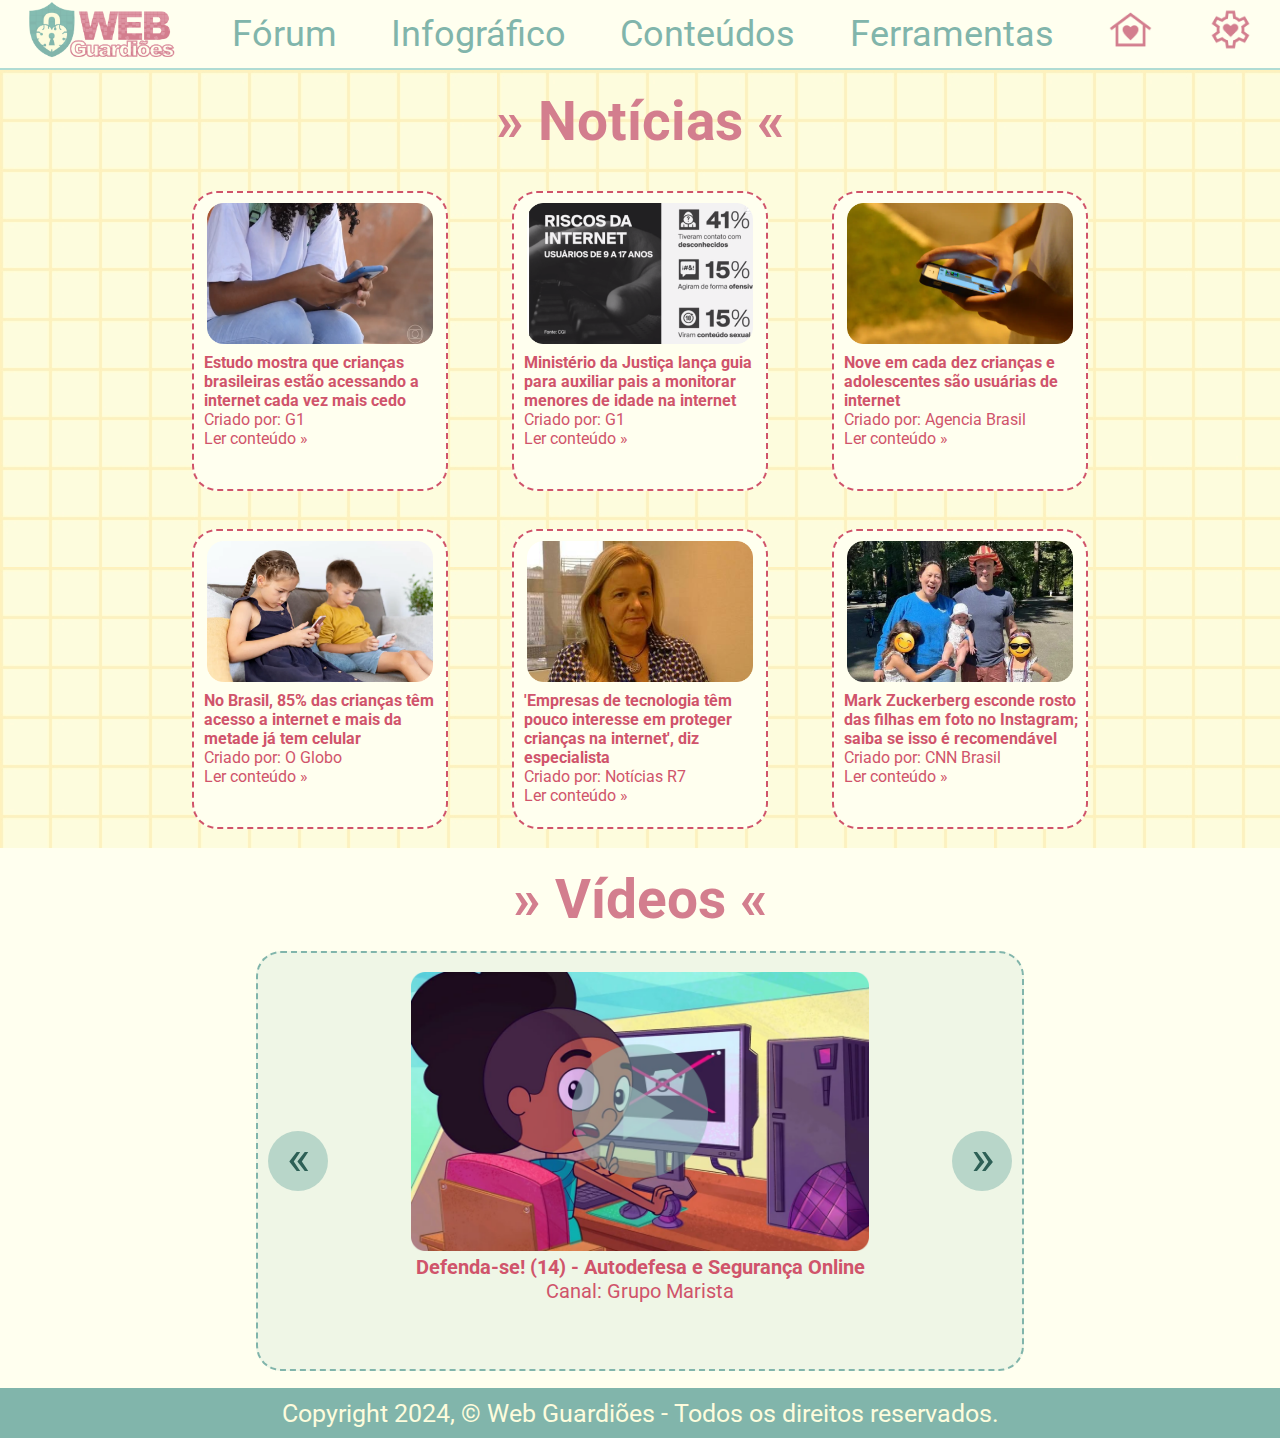
==== conteudos.html @ dc973397 "Add files via upload" ====
<!DOCTYPE html>
<html lang="pt-BR">
    <head>
        <meta charset="UTF-8">
        <meta name="viewport" content="width-device-width, initial-scale-1.0">
        <link rel="icon" type="image/png" href="src/imagens/Icone.png">
        <link rel="stylesheet" href="src/style/style.css">
        <title>WebGuardiões | Conteúdos</title>
    </head>
    <body>
        <nav> <!-- MENU -->
            <ul>
                <li><a href="index.html" width="50%"><img src="src/imagens/Logo.png" width="150px" height="auto"></a></li>  
                <li><a href="#">Fórum</a></li>
                <li><a href="infografico.html">Infográfico</a></li>
                <li><a href="conteudos.html">Conteúdos</a></li>
                <li><a href="ferramentas.html">Ferramentas</a></li>
                <li><a href="index.html"><img src="src/imagens/Casinha.png" width="45px" height="auto"></a></li>
                <li><a href="#"><img src="src/imagens/Configuracao.png" width="45px" height="auto"></a></li>
            </ul>
        </nav>
        <div class="espaco" id="noticias"></div><!--espaço em branco por baixo do nav-->
        <div style="background-image: url(src/imagens/fundo.jpg);">
        <br><h2 class="titulo"><center>&#187; Notícias &#171;</center></h2><br><br>
        <section class="noticiaSection">
            <div class="noticiaDiv">
                <a href="https://g1.globo.com/jornal-nacional/noticia/2023/10/25/estudo-mostra-que-criancas-brasileiras-estao-acessando-a-internet-cada-vez-mais-cedo.ghtml"><center><img src="src/imagens/Noticia1.png"></center>
                <p>
                    <b>Estudo mostra que crianças brasileiras estão acessando a internet cada vez mais cedo</b><br>
                    Criado por: G1<br>
                    Ler conteúdo &#187;</a>
                </p><br>
            </div>
            <div class="noticiaDiv">
                <a href="https://g1.globo.com/politica/noticia/2023/10/16/ministerio-da-justica-lanca-guia-para-auxiliar-pais-a-monitorar-menores-de-idade-na-internet.ghtml"><center><img src="src/imagens/Noticia2.png"></center>
                <p>
                    <b>Ministério da Justiça lança guia para auxiliar pais a monitorar menores de idade na internet</b><br>
                    Criado por: G1<br>
                    Ler conteúdo &#187;</a>
                </p><br>
            </div>
            <div class="noticiaDiv">
                <a href="https://agenciabrasil.ebc.com.br/educacao/noticia/2022-08/nove-em-cada-dez-criancas-e-adolescentes-sao-usuarias-de-internet"><center><img src="src/imagens/Noticia3.png"></center>
                <p>
                    <b>Nove em cada dez crianças e adolescentes são usuárias de internet</b><br>
                    Criado por: Agencia Brasil<br>
                    Ler conteúdo &#187;</a>
                </p><br>
            </div>
        </section><br><br>
        <section class="noticiaSection">
            <div class="noticiaDiv">
                <a href="https://oglobo.globo.com/economia/noticia/2023/11/09/no-brasil-85percent-das-criancas-tem-acesso-a-internet-e-mais-da-metade-ja-tem-celular.ghtml"><center><img src="src/imagens/Noticia4.png"></center>
                <p>
                    <b>No Brasil, 85% das crianças têm acesso a internet e mais da metade já tem celular</b><br>
                    Criado por: O Globo<br>
                    Ler conteúdo &#187;</a>
                </p><br>
            </div>
            <div class="noticiaDiv">
                <a href="https://noticias.r7.com/brasilia/empresas-de-tecnologia-tem-pouco-interesse-em-proteger-criancas-na-internet-diz-especialista-09032024/"><center><img src="src/imagens/Noticia5.png"></center>
                <p>
                    <b>'Empresas de tecnologia têm pouco interesse em proteger crianças na internet', diz especialista</b><br>
                    Criado por: Notícias R7<br>
                    Ler conteúdo &#187;</a>
                </p><br>
            </div>
            <div class="noticiaDiv">
                <a href="https://www.cnnbrasil.com.br/internacional/mark-zuckerberg-esconde-rosto-das-filhas-em-foto-publicada-no-instagram/"><center><img src="src/imagens/Noticia6.png"></center>
                <p>
                    <b>Mark Zuckerberg esconde rosto das filhas em foto no Instagram; saiba se isso é recomendável</b><br>
                    Criado por: CNN Brasil<br>
                    Ler conteúdo &#187;</a>
                </p><br>
            </div>
        </section><br><div  id="videos" class="idVideo"></div>
    </div>
    <div class="fundoVideo">
        <br><h2 class="titulo"><center>&#187; Vídeos &#171;</center></h2>
        <div class="carrossel"><br>
            <div class="carrossel-container">
                <div class="videoDiv">
                    <a href="https://www.youtube.com/watch?v=X9poL-cioTk"><img src="src/imagens/Video1.png"></a>
                    <div class="legendaVideos">
                        <p>
                            <b>Defenda-se! (14) - Autodefesa e Segurança Online<br></b>
                            Canal: Grupo Marista
                        </p>
                    </div>
                </div>
                <div class="videoDiv">
                    <a href="https://www.youtube.com/watch?v=2KHcUSQSIIs"><img src="src/imagens/Video2.png"></a>
                    <div class="legendaVideos">
                        <p>
                            <b>O que é a netiqueta? 📱 Normas de comportamento na internet para crianças💻<br>Episódio 1<br></b>
                            Canal: Smile and Learn - Português
                        </p>
                    </div>
                </div>
                <div class="videoDiv">
                    <a href="https://www.youtube.com/watch?v=M8I-SvrdV0g"><img src="src/imagens/Video3.png"></a>
                    <div class="legendaVideos">
                        <p>
                            <b>Cyberbullying - Como evitar o assédio virtual?<br></b>
                            Canal: Smile and Learn - Português
                        </p>
                    </div>
                </div>
                <div class="videoDiv">
                    <a href="https://www.youtube.com/watch?v=jwV8SmYWHmQ"><img src="src/imagens/Video4.png"></a>
                    <div class="legendaVideos">
                        <p>
                            <b>Sua senha é sua Identidade Digital - Criança Mais Segura na Internet<br></b>
                            Canal: Família +Segura na Internet
                        </p>
                    </div>
                </div>
            </div>
            <div class="VideoBotao Esquerda" onclick="moveSlide(-1)">&#171;</div>
            <div class="VideoBotao Direita" onclick="moveSlide(1)">&#187;</div>
        </div>
    </div>
        <footer>
            Copyright 2024, © Web Guardiões - Todos os direitos reservados.
        </footer>
        <script>
            let currentIndex = 0;
            const slides = document.querySelectorAll('.videoDiv');
            const totalSlides = slides.length;
        
            function moveSlide(direction) {
                currentIndex = (currentIndex + direction + totalSlides) % totalSlides;
                const slideWidth = slides[0].clientWidth;
                const offset = -currentIndex * slideWidth;
                document.querySelector('.carrossel-container').style.transform = `translateX(${offset}px)`;
            }
        </script>
    </body>
</html>
---- src/style/style.css ----
/*O que tem em todas paginas iguais*/
@import url('https://fonts.googleapis.com/css2?family=Roboto:ital,wght@0,100;0,300;0,400;0,500;0,700;0,900;1,100;1,300;1,400;1,500;1,700;1,900&display=swap');
*{
    margin: 0;
    padding: 0;
    box-sizing: border-box;
    font-family: "Roboto", sans-serif;
}
body{
    background-color: #ffffef;
}
nav{
    position: fixed;
    background-color: #ffffef;
    overflow: hidden;
    width: 100%;
    height: 70px;
    border-bottom: 2px solid #b0dcd4;
    justify-content: center;
    z-index: 1000;
    display: flex;
    align-items: center;
}
nav ul{
    list-style-type: none;
    display: flex;
    width: 100%;
    justify-content: space-around;
    align-items: center;
}
nav ul li a{
    color: #81B5AB;
    text-decoration: none;
    font-size: 36px;
}
nav ul li a:hover {
    color: #2d6056;
}
.espaco{/*tem que ter esse espaço pq o nav fica por cima das coisas*/
    height: 70px;/*tamanho exato do nav na vertical*/
}
.titulo{
    font-size: 55px;
    color: #D37E8E;
}

footer{
    width: 100%;
    height: 50px;
    align-items: center;
    background-color: #81b5ab;
    color: #fdfcdd;
    font-size: 25px;
    justify-content: space-around;
    z-index: 1000;
    display: flex;
}
/*Pagina principal*/
.bemvindo_gradiente{
    background: linear-gradient(to bottom, #FFFFEF, #B0DCD4);
    width: auto;
    height: 550px;
    display: flex; 
}
.bemvindo{
    margin-left: 50px;
    margin-top: 5px;
    width: 654px;
    height: 580px;
}
.bemvindo p{
    font-size: 40px;
}
.bemvindo_botao{
    background-color: #E4A2AF;
    width: 280px;
    height: 60px;
    border: 5px #D37E8E;
    border-style: dashed;
    border-radius: 50px;
    align-items: center;
    justify-content: space-around;
    z-index: 1000;
    display: flex;
}
.bemvindo_botao p{
    color: #D0546B;
    text-decoration: underline #E4A2AF;
    font-size: 30px;
}
.Guardiao{
    margin-left: auto;
    opacity: 0; 
    animation: slideFromRight 5s ease forwards;
}
@keyframes slideFromRight {/*animação da imagem surgindo da direita*/
    0% {
        transform: translateX(100%);
        opacity: 0;
    }
    100% {
        transform: translateX(0); 
        opacity: 1;
    }
}
.objetivo p{
    font-size: 37px;
}
.objetivo{
    border-bottom: 10px dotted #B0DCD4;
    border-color: linear-gradient(to bottom, #D37E8E, #B0DCD4);
}
.conteudo table{
    width: 80%;
    justify-content: center;
    z-index: 1000;
    display: flex;
    align-items: center;
}
.conteudo img{
    width: 500px;
    height: auto;
}
.conteudo table p{
    font-weight: normal;
    font-size: 35px;
}
.conteudo_botao{
    background-color: #E4A2AF;
    width: 200px;
    height: 60px;
    border: 5px #D37E8E;
    border-style: dashed;
    border-radius: 50px;
    align-items: center;
    justify-content: space-around;
    display:flex;
}
.conteudo_botao p{
    color: #D0546B;
    text-decoration: underline #E4A2AF;
    font-size: 30px;

}
.integrantes{
    width: 100%;
    margin-left: 0px;
    margin-right: 0px;
    overflow: hidden;
    position: relative;
}
.galeria{
    display: flex;
    height: 320px;
    gap: 16px;
    margin-left: 20%;
    margin-right: 20%;
}
.galeria > div{
    flex: 1;
    border-radius: 25px;
    background-position: center;
    background-repeat: no-repeat;
    background-size: auto 100%;
    transition: all .8s cubic-bezier(.25, .4, .45, 1.4);
    position: relative;
}
.galeria > div:hover{
    flex: 5;
}
.galeria .legenda {
    position: absolute;
    bottom: 0;
    left: 50%;
    margin-bottom: 5px;
    transform: translateX(-50%);
    width: 60%;
    background: #FFFFEF;
    color: #2d6056;
    font-weight: bold;
    text-align: center;
    padding: 10px;
    opacity: 0;
    transition: opacity 0.3s;
    border-radius: 15px;
}
.galeria > div:hover .legenda {
    opacity: 1;
}
/*pagina CONTEUDOS*/
.noticiaSection{
    display: flex;
    flex-wrap: wrap;
    justify-content: center;
    gap: 5%;
}
.noticiaDiv{
    border: #D0546B dashed 2px;
    border-radius: 25px;
    width: 20%;
    height: 300px;
    background-color: #FFFFEF;
}
.noticiaDiv img{
    margin-top: 10px;
    margin-bottom: 5px;
    width: 90%;
}
.noticiaDiv b{
    color:#D0546B;
}
.noticiaDiv p{
    margin-left: 10px;
    color: #D37E8E;
}
.noticiaDiv a{
    color: #D0546B;
    text-decoration: none;
}
.idVideo{
    position: relative;
    bottom: 70px;
}
.fundoVideo{
    height: 540px;
}
.carrossel {
    background-color: #81B5AB20;
    border: #81B5AB 2px dashed;
    border-radius: 25px;
    width: 60%;
    height: 420px;
    margin-top: 10px;
    margin: 20px auto;
    overflow: hidden;
    position: relative;
}
.carrossel-container {
    display: flex;
    transition: transform 0.5s ease;
}
.videoDiv {
    min-width: 100%;
    box-sizing: border-box;
    text-align: center;
}
.videoDiv img {
    max-width: 60%;
    height: auto;
    border-radius: 8px;
}
.legendaVideos {
    font-size: 20px;
    color: #D0546B;
}
.VideoBotao {
    position: absolute;
    top: 50%;
    font-size: 50px;
    border-radius: 50%;
    color: #2d6056;
    transform: translateY(-50%);
    width: 60px;
    height: 60px;
    background-color: #81B5AB80;
    text-align: center;
    line-height: 55px;
    cursor: pointer;
}
.Esquerda {
    left: 10px;
}
.Direita {
    right: 10px;
}

/*pagina FERRAMENTAS*/
*,
::before,
::after {
    margin: 0;
    padding: 0;
    box-sizing: border-box;
}
.container {
    display: flex;
    flex-wrap: wrap;
    justify-content: center;
    gap: 2em;
}
.card {
    border-radius: 2em;
    width: 300px;
    height: 300px;
    position: relative;
    cursor: pointer;
    background: #FFFFEF;
    box-shadow: rgba(0, 0, 0, 0.4) 0px 2px 4px, rgba(0, 0, 0, 0.3) 0px 7px 13px -3px, rgba(0, 0, 0, 0.2) 0px -3px 0px inset;
}
figure {
    position: absolute;
    width: 100%;
    height: 100%;
    top: 0;
    left: 0;
    transform-origin: 0% 0%;
    transition: all 850ms ease-in-out;
    z-index: 2;
    background: linear-gradient(to bottom, #B0DCD4, #81B5AB);
    border-radius: 2em;
}
.card:hover figure {
    top: -10%;
    left: -10%;
    transform: scale(0.6);
}
.img {
    width: 100%;
    height: 100%;
    object-fit: cover;
    border-radius: 2em;
}
.tituloFerramentas {
    position: absolute;
    width: 50%;
    height: 50%;
    right: 0;
    display: grid;
    place-items: center;
    z-index: 1;
    color: #81B5AB;
}
.tituloFerramentas h2 {
    font-size: 1.25rem;
    text-align: center;
}
.conteudoFerramentas {
    position: absolute;
    bottom: 0;
    padding: 1em 1.5em;
    z-index: 1;
    color: #161c2a;
    line-height: 20px;
}
@media (min-width: 768px) {
    .container {
        display: flex;
        flex-wrap: wrap;
        justify-content: center;
        gap: 2em;
    }
    .tituloFerramentas h2 {
        font-size: 1.45rem;
    }
}
/*PÁGINA INFOGRÁFICO*/
.container_inf {
    display: flex;
    flex-wrap: wrap;
    justify-content: center;
    gap: 4em;
}
.container_inf p{
	font-size: 20px;
	text-align: center;
	margin-bottom: 20px;
}
.p_fig{
	background:linear-gradient(to bottom, #E4A2AF, #D37E8E);
}
.d_fig{
	background:linear-gradient(to bottom, #FDFCDD, #F9F69F);
}
.fundo_inf {
	background-color: #E4A2AF80;
	position: relative;
	margin: 0 auto;
	border: 5px dashed #D37E8E;
}
.card_dicas {
    display: flex;
    justify-content: left;
    width: 160px;
    height: 140px;
    position: relative;
    background-color: #FFFFEF;
    border-radius: 30px;
    transition: width 0.5s ease; 
    overflow: hidden;
    margin-left: 170px;
}
.card_dicas:hover {
    width: 1180px;
}
.num_dica {
    position: absolute;
    width: 160px;
    height: 140px;
    top: 0;
    background: #B0DCD4;
    border-radius: 0;
    display: flex;
    align-items: center;
    justify-content: center;
    transition: transform 0.2s ease;
}
.num_dica_1 {
    position: absolute;
    width: 160px;
    height: 140px;
    top: 0;
    background: #E4A2AF;
    border-radius: 0;
    display: flex;
    align-items: center;
    justify-content: center;
    transition: transform 0.2s ease;
}
.num_dica_1 h2 {
    margin: 0;
    font-size: 70px;
    transform-origin: center;
}
.num_dica h2 {
    margin: 0;
    font-size: 70px;
    transform-origin: center;
}
.card_dicas:hover .num_dica h2 {
    transform: scale(0.75);
}
.card_dicas:hover .num_dica_1 h2 {
    transform: scale(0.75);
}
.content_dicas {
    display: flex;
    flex-direction: column;
    gap: 7px;
    padding: 22px; 
    text-align: justify;
    opacity: 0;
    transition: opacity 0.5s ease;
	margin-left: 160px;
}
.content_dicas h2 {
	font-size: 35px;
}
.content_dicas p {
	font-size: 25px;
}
.card_dicas:hover .content_dicas {
    opacity: 1;
}
.card_dados {
	display: flex;
    justify-content: center;
    gap: 3em;
	position: relative;
	transition: 0.5s ease;
	background-color: #81B5AB;
	border-radius: 30px;
	width: 400px;
	height: 350px;
}
.card_dados:hover {
	height: 400px;
}
.card_dados .img-box {
	position: absolute;
	width: 250px;
	height: auto;
	top: 0px;
	transition: 0.5s ease;
}
.card_dados:hover .img-box {
	top: -100px;
	scale: 0.75;
}
.card_dados .img-box img {
	margin-left: 10px;
	width: 90%;
	height: 90%;
	object-fit: cover;
}
.card_dados .content_dados {
	display: flex;
    flex-direction: column;
    gap: 18px;
    position: absolute;
    top: 250px;
    width: 100%;
    padding: 0px 30px;
    text-align: center;
    height: 30px;
    overflow: hidden;
    transition: 0.5s;
}
.content_dados p {
	font-size: 30px;
	text-align: center;	
}
.card_dados:hover .content_dados {
    top: 130px;
    height: 250px;
}
.card_pg {
    display: flex;
    justify-content: left;
    width: 1180px;
    height: 300px;
    position: relative;
    background-color: #FFFFEF;
    border-radius: 30px;
    margin-left: 170px;
	border: 5px solid #D37E8E;
}
.card_pg .img-box_1 img {
	width: 100%;
	height: 100%;
	object-fit: cover;
	scale: 0.75;
	margin-left: -10px;
	border-radius: 30px;
	border: 5px dashed #D37E8E;
}
.card_pg .content_pg {
	display: flex;
    flex-direction: column;
    gap: 25px;
	margin-top: 30px;
    text-align: left;
}
.content_pg p {
	font-size: 30px;
	width: 700px;
}
.content_pg h2 {
	font-size: 30px;
	text-align: center
}
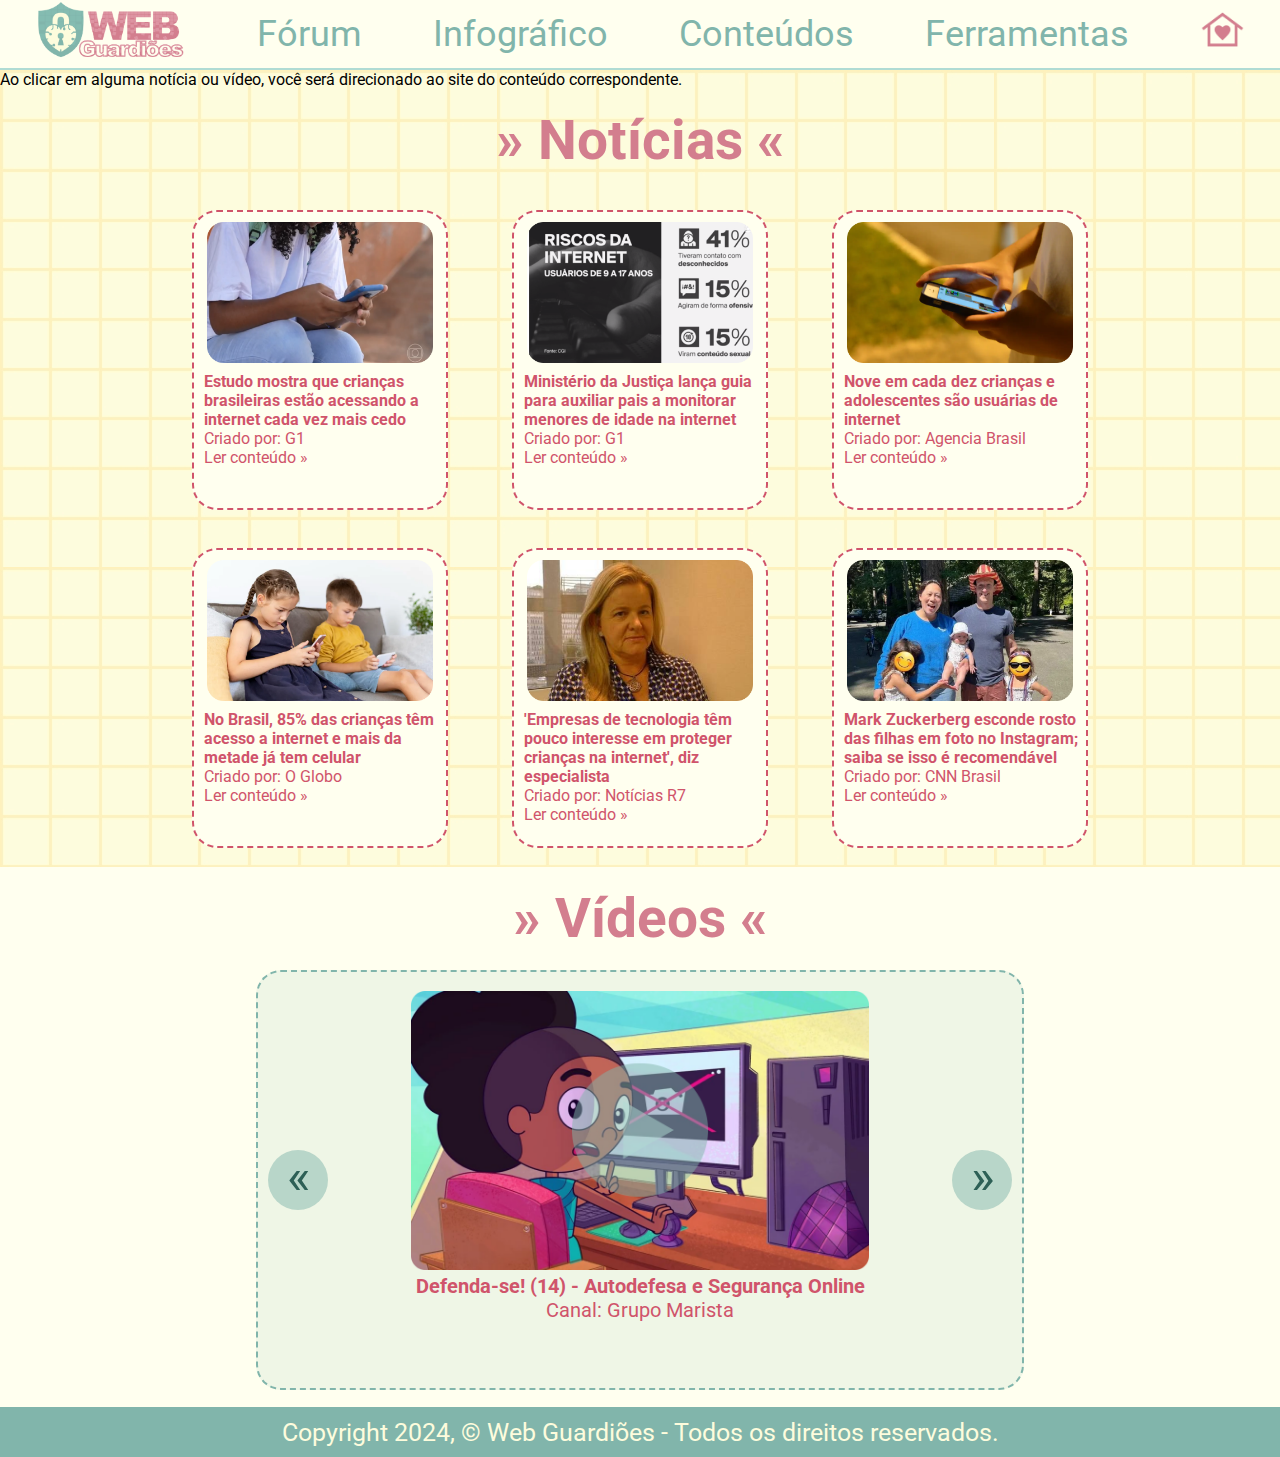
==== commit e5700ccc: "Update conteudos.html" ====
--- a/conteudos.html
+++ b/conteudos.html
@@ -11,18 +11,18 @@
         <nav> <!-- MENU -->
             <ul>
                 <li><a href="index.html" width="50%"><img src="src/imagens/Logo.png" width="150px" height="auto"></a></li>  
-                <li><a href="#">Fórum</a></li>
+                <li><a href="https://webguadioes.wixsite.com/forum">Fórum</a></li>
                 <li><a href="infografico.html">Infográfico</a></li>
                 <li><a href="conteudos.html">Conteúdos</a></li>
                 <li><a href="ferramentas.html">Ferramentas</a></li>
                 <li><a href="index.html"><img src="src/imagens/Casinha.png" width="45px" height="auto"></a></li>
-                <li><a href="#"><img src="src/imagens/Configuracao.png" width="45px" height="auto"></a></li>
             </ul>
         </nav>
         <div class="espaco" id="noticias"></div><!--espaço em branco por baixo do nav-->
-        <div style="background-image: url(src/imagens/fundo.jpg);">
-        <br><h2 class="titulo"><center>&#187; Notícias &#171;</center></h2><br><br>
-        <section class="noticiaSection">
+        <div style="background-image: url(src/imagens/fundo.jpg)">
+            <div class="balao"> Ao clicar em alguma notícia ou vídeo, você será direcionado ao site do conteúdo correspondente.</div>
+            <br><h2 class="titulo"><center>&#187; Notícias &#171;</center></h2><br><br>
+            <section class="noticiaSection">
             <div class="noticiaDiv">
                 <a href="https://g1.globo.com/jornal-nacional/noticia/2023/10/25/estudo-mostra-que-criancas-brasileiras-estao-acessando-a-internet-cada-vez-mais-cedo.ghtml"><center><img src="src/imagens/Noticia1.png"></center>
                 <p>
@@ -136,4 +136,4 @@
             }
         </script>
     </body>
-</html>+</html>
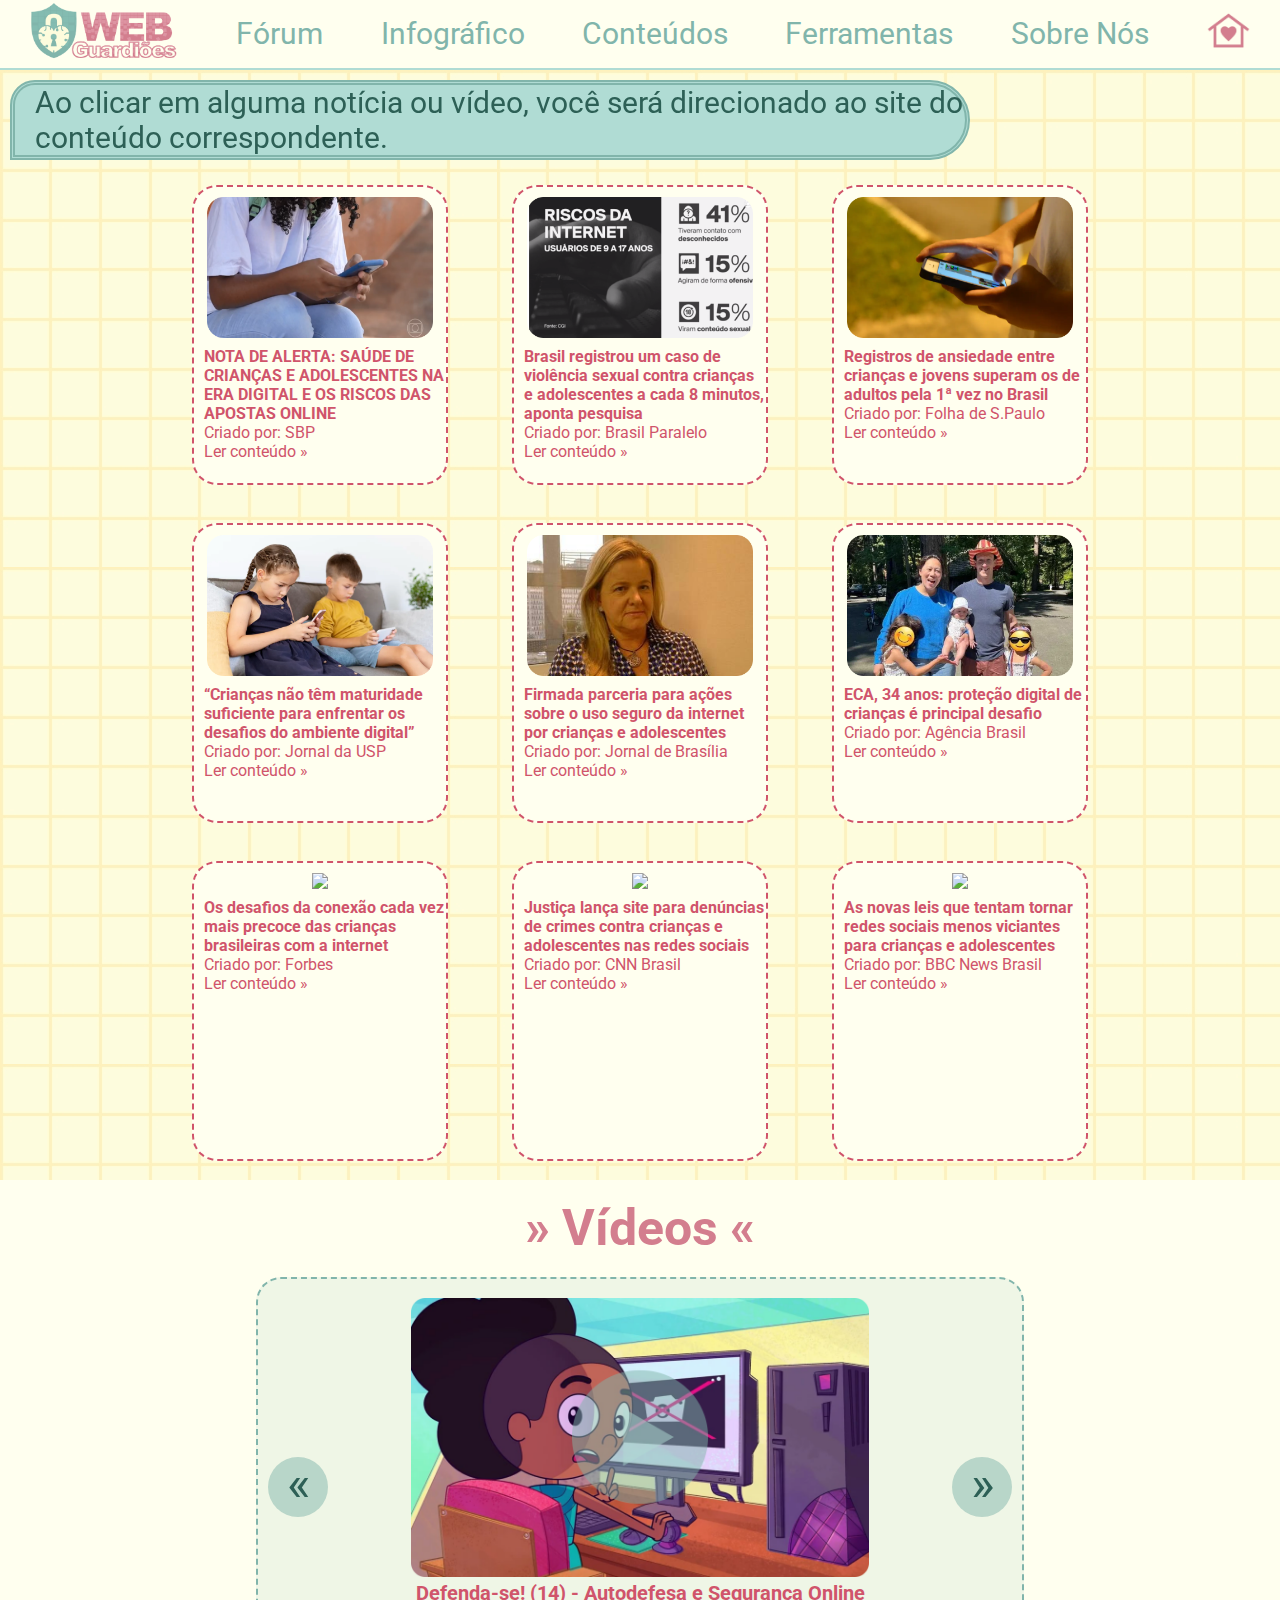
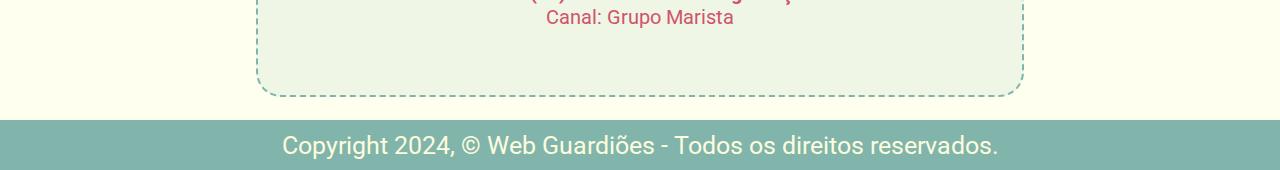
==== commit 3ec1102a: "Update conteudos.html" ====
--- a/conteudos.html
+++ b/conteudos.html
@@ -11,10 +11,11 @@
         <nav> <!-- MENU -->
             <ul>
                 <li><a href="index.html" width="50%"><img src="src/imagens/Logo.png" width="150px" height="auto"></a></li>  
-                <li><a href="https://webguadioes.wixsite.com/forum">Fórum</a></li>
+                <li><a href="https://cyberguardioes.wixsite.com/forum">Fórum</a></li>
                 <li><a href="infografico.html">Infográfico</a></li>
                 <li><a href="conteudos.html">Conteúdos</a></li>
                 <li><a href="ferramentas.html">Ferramentas</a></li>
+		        <li><a href="sobre_nos.html">Sobre Nós</a></li>
                 <li><a href="index.html"><img src="src/imagens/Casinha.png" width="45px" height="auto"></a></li>
             </ul>
         </nav>
@@ -24,52 +25,78 @@
             <br><h2 class="titulo"><center>&#187; Notícias &#171;</center></h2><br><br>
             <section class="noticiaSection">
             <div class="noticiaDiv">
-                <a href="https://g1.globo.com/jornal-nacional/noticia/2023/10/25/estudo-mostra-que-criancas-brasileiras-estao-acessando-a-internet-cada-vez-mais-cedo.ghtml"><center><img src="src/imagens/Noticia1.png"></center>
+                <a href="https://www.sbp.com.br/imprensa/detalhe/news/nota-de-alerta-saude-de-criancas-e-adolescentes-na-era-digital-e-os-riscos-das-apostas-online/"><center><img src="src/imagens/Noticia1.png"></center>
                 <p>
-                    <b>Estudo mostra que crianças brasileiras estão acessando a internet cada vez mais cedo</b><br>
-                    Criado por: G1<br>
+                    <b>NOTA DE ALERTA: SAÚDE DE CRIANÇAS E ADOLESCENTES NA ERA DIGITAL E OS RISCOS DAS APOSTAS ONLINE</b><br>
+                    Criado por: SBP<br>
                     Ler conteúdo &#187;</a>
                 </p><br>
             </div>
             <div class="noticiaDiv">
-                <a href="https://g1.globo.com/politica/noticia/2023/10/16/ministerio-da-justica-lanca-guia-para-auxiliar-pais-a-monitorar-menores-de-idade-na-internet.ghtml"><center><img src="src/imagens/Noticia2.png"></center>
+                <a href="https://www.brasilparalelo.com.br/noticias/brasil-registrou-um-caso-de-violencia-sexual-contra-criancas-e-adolescentes-a-cada-8-minutos-aponta-pesquisa"><center><img src="src/imagens/Noticia2.png"></center>
                 <p>
-                    <b>Ministério da Justiça lança guia para auxiliar pais a monitorar menores de idade na internet</b><br>
-                    Criado por: G1<br>
+                    <b>Brasil registrou um caso de violência sexual contra crianças e adolescentes a cada 8 minutos, aponta pesquisa</b><br>
+                    Criado por: Brasil Paralelo<br>
                     Ler conteúdo &#187;</a>
                 </p><br>
             </div>
             <div class="noticiaDiv">
-                <a href="https://agenciabrasil.ebc.com.br/educacao/noticia/2022-08/nove-em-cada-dez-criancas-e-adolescentes-sao-usuarias-de-internet"><center><img src="src/imagens/Noticia3.png"></center>
+                <a href="Registros de ansiedade entre crianças e jovens superam os de adultos pela 1ª vez no Brasil"><center><img src="src/imagens/Noticia3.png"></center>
                 <p>
-                    <b>Nove em cada dez crianças e adolescentes são usuárias de internet</b><br>
-                    Criado por: Agencia Brasil<br>
+                    <b>Registros de ansiedade entre crianças e jovens superam os de adultos pela 1ª vez no Brasil</b><br>
+                    Criado por: Folha de S.Paulo<br>
                     Ler conteúdo &#187;</a>
                 </p><br>
             </div>
         </section><br><br>
         <section class="noticiaSection">
             <div class="noticiaDiv">
-                <a href="https://oglobo.globo.com/economia/noticia/2023/11/09/no-brasil-85percent-das-criancas-tem-acesso-a-internet-e-mais-da-metade-ja-tem-celular.ghtml"><center><img src="src/imagens/Noticia4.png"></center>
+                <a href="“Crianças não têm maturidade suficiente para enfrentar os desafios do ambiente digital”"><center><img src="src/imagens/Noticia4.png"></center>
                 <p>
-                    <b>No Brasil, 85% das crianças têm acesso a internet e mais da metade já tem celular</b><br>
-                    Criado por: O Globo<br>
+                    <b>“Crianças não têm maturidade suficiente para enfrentar os desafios do ambiente digital”</b><br>
+                    Criado por: Jornal da USP<br>
                     Ler conteúdo &#187;</a>
                 </p><br>
             </div>
             <div class="noticiaDiv">
-                <a href="https://noticias.r7.com/brasilia/empresas-de-tecnologia-tem-pouco-interesse-em-proteger-criancas-na-internet-diz-especialista-09032024/"><center><img src="src/imagens/Noticia5.png"></center>
+                <a href="https://jornaldebrasilia.com.br/brasilia/firmada-parceria-para-acoes-sobre-o-uso-seguro-da-internet-por-criancas-e-adolescentes/"><center><img src="src/imagens/Noticia5.png"></center>
                 <p>
-                    <b>'Empresas de tecnologia têm pouco interesse em proteger crianças na internet', diz especialista</b><br>
-                    Criado por: Notícias R7<br>
+                    <b>Firmada parceria para ações sobre o uso seguro da internet por crianças e adolescentes</b><br>
+                    Criado por: Jornal de Brasília<br>
                     Ler conteúdo &#187;</a>
                 </p><br>
             </div>
             <div class="noticiaDiv">
-                <a href="https://www.cnnbrasil.com.br/internacional/mark-zuckerberg-esconde-rosto-das-filhas-em-foto-publicada-no-instagram/"><center><img src="src/imagens/Noticia6.png"></center>
+                <a href="https://agenciabrasil.ebc.com.br/direitos-humanos/noticia/2024-07/eca-34-anos-protecao-digital-de-criancas-e-principal-desafio"><center><img src="src/imagens/Noticia6.png"></center>
                 <p>
-                    <b>Mark Zuckerberg esconde rosto das filhas em foto no Instagram; saiba se isso é recomendável</b><br>
+                    <b>ECA, 34 anos: proteção digital de crianças é principal desafio</b><br>
+                    Criado por: Agência Brasil<br>
+                    Ler conteúdo &#187;</a>
+                </p><br>
+            </div>
+        </section><br><br>
+        <section class="noticiaSection">
+            <div class="noticiaDiv">
+                <a href="https://forbes.com.br/forbes-tech/2023/11/criancas-brasileiras-estao-conectadas-a-internet-mais-cedo-quais-os-desafios-dessa-relacao/"><center><img src="src/imagens/Noticia7.png"></center>
+                <p>
+                    <b>Os desafios da conexão cada vez mais precoce das crianças brasileiras com a internet</b><br>
+                    Criado por: Forbes<br>
+                    Ler conteúdo &#187;</a>
+                </p><br>
+            </div>
+            <div class="noticiaDiv">
+                <a href="https://www.cnnbrasil.com.br/nacional/justica-lanca-site-para-denuncias-de-crimes-contra-criancas-e-adolescentes-nas-redes-sociais/"><center><img src="src/imagens/Noticia8.png"></center>
+                <p>
+                    <b>Justiça lança site para denúncias de crimes contra crianças e adolescentes nas redes sociais</b><br>
                     Criado por: CNN Brasil<br>
+                    Ler conteúdo &#187;</a>
+                </p><br>
+            </div>
+            <div class="noticiaDiv">
+                <a href="https://www.bbc.com/portuguese/articles/c2x0g71452vo"><center><img src="src/imagens/Noticia9.png"></center>
+                <p>
+                    <b>As novas leis que tentam tornar redes sociais menos viciantes para crianças e adolescentes</b><br>
+                    Criado por: BBC News Brasil<br>
                     Ler conteúdo &#187;</a>
                 </p><br>
             </div>
--- a/src/style/style.css
+++ b/src/style/style.css
@@ -31,7 +31,7 @@
 nav ul li a{
     color: #81B5AB;
     text-decoration: none;
-    font-size: 36px;
+    font-size: 30px;
 }
 nav ul li a:hover {
     color: #2d6056;
@@ -40,7 +40,7 @@
     height: 70px;/*tamanho exato do nav na vertical*/
 }
 .titulo{
-    font-size: 55px;
+    font-size: 50px;
     color: #D37E8E;
 }
 
@@ -55,6 +55,38 @@
     z-index: 1000;
     display: flex;
 }
+.balao{
+    color: #2D6056;
+    font-size: 30px;
+    margin: 10px;
+    padding-left: 20px;
+    width: 75%;
+    height: 80px;
+    background-color: #b0dcd4;
+    border: 5px double #81b5ab;
+    border-radius: 25px 40px 40px 0px;
+    animation: balao 10s forwards;
+    position: fixed;
+    z-index: 999;
+}
+@keyframes balao {
+    0% {
+      opacity: 0;
+      visibility: hidden;
+    }
+    25%{
+      opacity: 1;
+      visibility: visible;
+    }
+    75%{
+        opacity: 1;
+        visibility: visible;
+    }  
+    100% {
+      opacity: 0;
+      visibility: hidden;
+    }
+  }
 /*Pagina principal*/
 .bemvindo_gradiente{
     background: linear-gradient(to bottom, #FFFFEF, #B0DCD4);
@@ -70,6 +102,13 @@
 }
 .bemvindo p{
     font-size: 40px;
+	color: #2d6056;
+}
+.objetivo p {
+	color: #2d6056;
+}
+.conteudo p {
+	color: #2d6056;
 }
 .bemvindo_botao{
     background-color: #E4A2AF;
@@ -82,11 +121,22 @@
     justify-content: space-around;
     z-index: 1000;
     display: flex;
+	transition: 0.75s;
+	cursor: pointer;
+}
+.bemvindo_botao:hover {
+    background-color: #AF4F61;	
+}
+.bemvindo_botao p:hover {
+    color: #E4A2AF;	
 }
 .bemvindo_botao p{
     color: #D0546B;
-    text-decoration: underline #E4A2AF;
     font-size: 30px;
+}
+.bemvindo_botao a {
+    text-decoration: none;
+    color: inherit; 
 }
 .Guardiao{
     margin-left: auto;
@@ -103,13 +153,6 @@
         opacity: 1;
     }
 }
-.objetivo p{
-    font-size: 37px;
-}
-.objetivo{
-    border-bottom: 10px dotted #B0DCD4;
-    border-color: linear-gradient(to bottom, #D37E8E, #B0DCD4);
-}
 .conteudo table{
     width: 80%;
     justify-content: center;
@@ -135,13 +178,26 @@
     align-items: center;
     justify-content: space-around;
     display:flex;
+	transition: 0.75s;
+	cursor: pointer;
+}
+.conteudo_botao:hover {
+    background-color: #AF4F61;	
+}
+.conteudo_botao p:hover {
+    color: #E4A2AF;	
 }
 .conteudo_botao p{
     color: #D0546B;
-    text-decoration: underline #E4A2AF;
     font-size: 30px;
 
 }
+.conteudo_botao a {
+    text-decoration: none;
+    color: inherit; 
+}
+
+
 .integrantes{
     width: 100%;
     margin-left: 0px;
@@ -288,6 +344,12 @@
     justify-content: center;
     gap: 2em;
 }
+.container h2 {
+	color: #81B5AB;
+}
+.container p {
+	color: #2d6056;
+}
 .card {
     border-radius: 2em;
     width: 300px;
@@ -347,13 +409,27 @@
         display: flex;
         flex-wrap: wrap;
         justify-content: center;
-        gap: 2em;
+        gap: 4em;
     }
     .tituloFerramentas h2 {
         font-size: 1.45rem;
     }
 }
 /*PÁGINA INFOGRÁFICO*/
+/*Acesso à Internet: Oportunidades e Desafios*/
+.card_inf {
+    border-radius: 2em;
+    width: 300px;
+    height: 300px;
+    position: relative;
+    background: #FFFFEF;
+    box-shadow: rgba(0, 0, 0, 0.4) 0px 2px 4px, rgba(0, 0, 0, 0.3) 0px 7px 13px -3px, rgba(0, 0, 0, 0.2) 0px -3px 0px inset;
+}
+.card_inf:hover figure {
+    top: -10%;
+    left: -10%;
+    transform: scale(0.6);
+}
 .container_inf {
     display: flex;
     flex-wrap: wrap;
@@ -364,6 +440,7 @@
 	font-size: 20px;
 	text-align: center;
 	margin-bottom: 20px;
+	color: #2d6056;
 }
 .p_fig{
 	background:linear-gradient(to bottom, #E4A2AF, #D37E8E);
@@ -377,6 +454,13 @@
 	margin: 0 auto;
 	border: 5px dashed #D37E8E;
 }
+/* Dicas para Pais e Responsáveis */
+.num_dica h2 {
+	color: #2d6056;
+}
+.num_dica_1 h2 {
+	color: #AF4F61;
+}
 .card_dicas {
     display: flex;
     justify-content: left;
@@ -387,10 +471,10 @@
     border-radius: 30px;
     transition: width 0.5s ease; 
     overflow: hidden;
-    margin-left: 170px;
+    margin-left: 205px;
 }
 .card_dicas:hover {
-    width: 1180px;
+    width: 900px;
 }
 .num_dica {
     position: absolute;
@@ -433,6 +517,16 @@
     transform: scale(0.75);
 }
 .content_dicas {
+    display: flex;
+    flex-direction: column;
+    gap: 7px;
+    padding: 20px; 
+    text-align: justify;
+    opacity: 0;
+    transition: opacity 0.5s ease;
+	margin-left: 160px;
+}
+.content_dicas_1{
     display: flex;
     flex-direction: column;
     gap: 7px;
@@ -443,14 +537,28 @@
 	margin-left: 160px;
 }
 .content_dicas h2 {
+	color: #81B5AB;
 	font-size: 35px;
 }
 .content_dicas p {
+	color: #2d6056;
+	font-size: 25px;
+}
+.content_dicas_1 h2 {
+	color: #E4A2AF;
+	font-size: 35px;
+}
+.content_dicas_1 p {
+	color: #AF4F61;
 	font-size: 25px;
 }
 .card_dicas:hover .content_dicas {
     opacity: 1;
 }
+.card_dicas:hover .content_dicas_1{
+    opacity: 1;
+}
+/*Acesso à Internet: Dados Estatísticos*/
 .card_dados {
 	display: flex;
     justify-content: center;
@@ -458,8 +566,9 @@
 	position: relative;
 	transition: 0.5s ease;
 	background-color: #81B5AB;
+    border: #FFFFEF double 7px;
 	border-radius: 30px;
-	width: 400px;
+	width: 300px;
 	height: 350px;
 }
 .card_dados:hover {
@@ -496,45 +605,86 @@
     transition: 0.5s;
 }
 .content_dados p {
+	font-size: 25px;
+	text-align: center;
+	color: #D1F0EA;
+}
+.content_dados h2{
 	font-size: 30px;
-	text-align: center;	
+	text-align: center;
+	color: #2d6056;
 }
 .card_dados:hover .content_dados {
     top: 130px;
     height: 250px;
 }
+/*Perigos da Internet para Crianças e Adolescentes*/
 .card_pg {
     display: flex;
     justify-content: left;
-    width: 1180px;
+    width: 1090px;
     height: 300px;
     position: relative;
     background-color: #FFFFEF;
     border-radius: 30px;
-    margin-left: 170px;
+    margin-left: 90px;
 	border: 5px solid #D37E8E;
 }
-.card_pg .img-box_1 img {
+.card_pg .img-box_1 {
+	position: relative;
 	width: 100%;
 	height: 100%;
+}
+.card_pg .img-box_1 img {
+	width: auto;
+	height: 120%;
 	object-fit: cover;
 	scale: 0.75;
 	margin-left: -10px;
 	border-radius: 30px;
 	border: 5px dashed #D37E8E;
+	position: absolute;
+	top: -30px;
+	left: -20px;
 }
 .card_pg .content_pg {
 	display: flex;
     flex-direction: column;
     gap: 25px;
 	margin-top: 30px;
-    text-align: left;
+	left: 350px;
+	position: absolute;
 }
 .content_pg p {
 	font-size: 30px;
 	width: 700px;
+	color: #2D6056;
+	text-align: justify;
 }
 .content_pg h2 {
 	font-size: 30px;
-	text-align: center
+	text-align: center;
+	color: #81B5AB;
+}
+/*PÁGINA SOBRE NÓS*/
+.conteudo_sobre_nos {
+	margin-left: 60px;
+	margin-right: 60px;
+}
+.conteudo_sobre_nos h2{
+	font-size: 50px;
+	color: #D37E8E;
+}
+.conteudo_sobre_nos p{
+	font-size: 35px;
+	text-align: left;
+	color: #2D6056;
+	background-color: #81B5AB;
+	border-radius: 30px;
+	padding: 35px;
+	border: 4px dashed #5C9B8F;
+}
+.linha {
+	border-bottom: 10px dotted #B0DCD4;
+    border-color: linear-gradient(to bottom, #D37E8E, #B0DCD4);
 }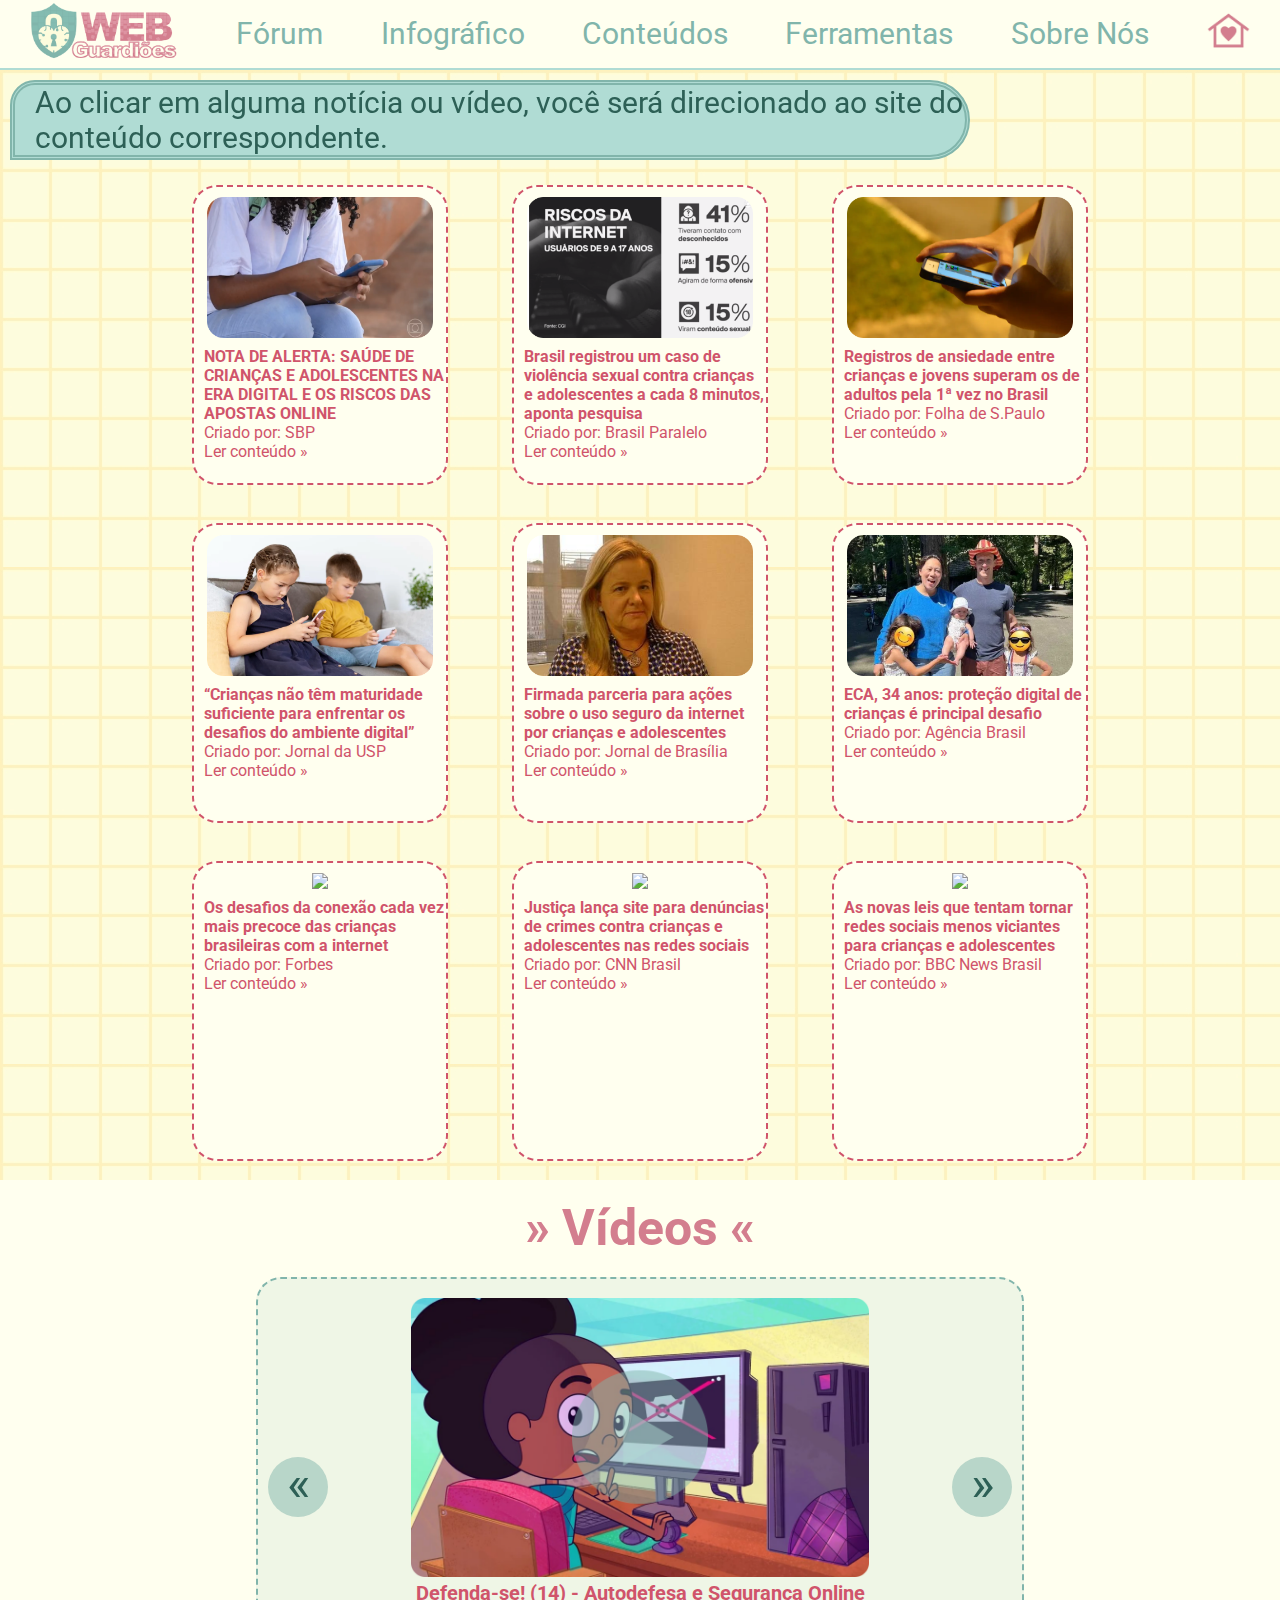
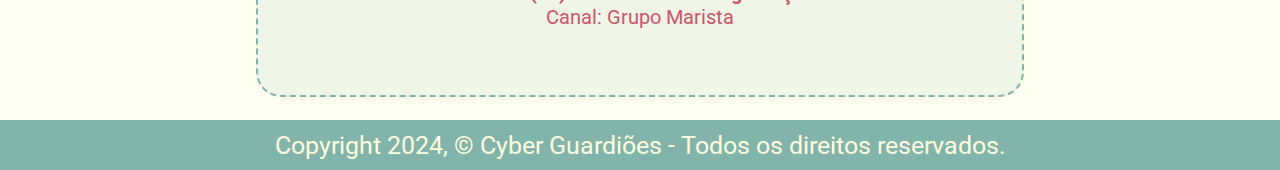
==== commit f81d83e4: "Update conteudos.html" ====
--- a/conteudos.html
+++ b/conteudos.html
@@ -148,7 +148,7 @@
         </div>
     </div>
         <footer>
-            Copyright 2024, © Web Guardiões - Todos os direitos reservados.
+            Copyright 2024, © Cyber Guardiões - Todos os direitos reservados.
         </footer>
         <script>
             let currentIndex = 0;
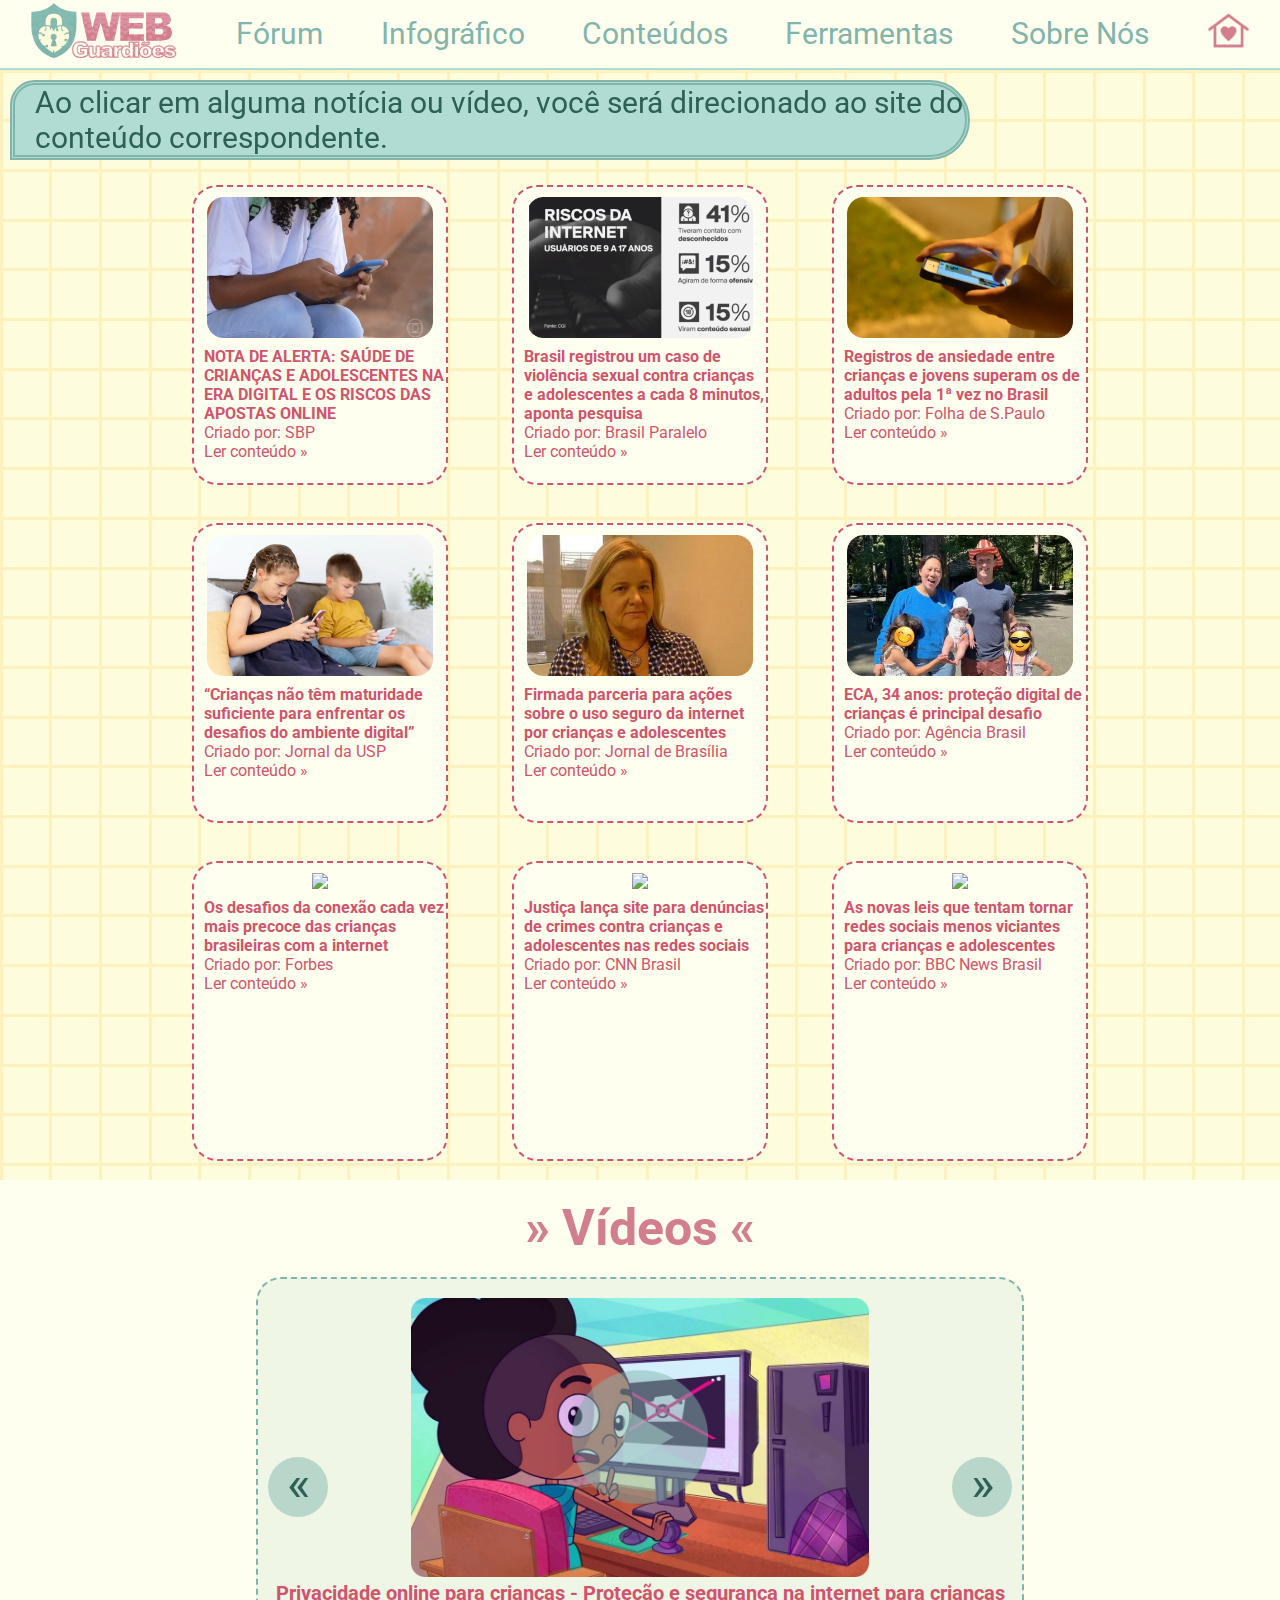
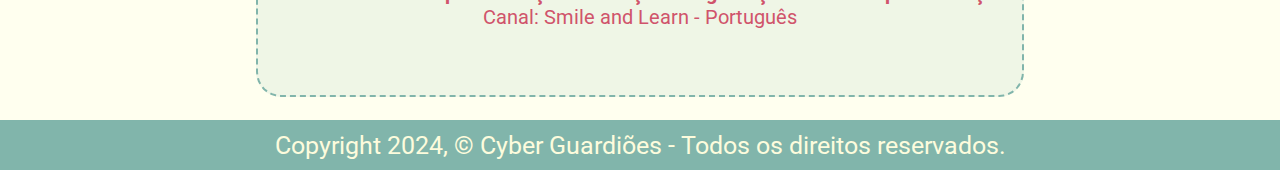
==== commit b846c92e: "Update conteudos.html" ====
--- a/conteudos.html
+++ b/conteudos.html
@@ -5,7 +5,7 @@
         <meta name="viewport" content="width-device-width, initial-scale-1.0">
         <link rel="icon" type="image/png" href="src/imagens/Icone.png">
         <link rel="stylesheet" href="src/style/style.css">
-        <title>WebGuardiões | Conteúdos</title>
+        <title>CyberGuardiões | Conteúdos</title>
     </head>
     <body>
         <nav> <!-- MENU -->
@@ -51,7 +51,7 @@
         </section><br><br>
         <section class="noticiaSection">
             <div class="noticiaDiv">
-                <a href="“Crianças não têm maturidade suficiente para enfrentar os desafios do ambiente digital”"><center><img src="src/imagens/Noticia4.png"></center>
+                <a href="https://jornal.usp.br/radio-usp/criancas-nao-tem-maturidade-suficiente-para-enfrentar-os-desafios-do-ambiente-digital/"><center><img src="src/imagens/Noticia4.png"></center>
                 <p>
                     <b>“Crianças não têm maturidade suficiente para enfrentar os desafios do ambiente digital”</b><br>
                     Criado por: Jornal da USP<br>
@@ -107,38 +107,74 @@
         <div class="carrossel"><br>
             <div class="carrossel-container">
                 <div class="videoDiv">
-                    <a href="https://www.youtube.com/watch?v=X9poL-cioTk"><img src="src/imagens/Video1.png"></a>
-                    <div class="legendaVideos">
-                        <p>
-                            <b>Defenda-se! (14) - Autodefesa e Segurança Online<br></b>
-                            Canal: Grupo Marista
-                        </p>
-                    </div>
-                </div>
-                <div class="videoDiv">
-                    <a href="https://www.youtube.com/watch?v=2KHcUSQSIIs"><img src="src/imagens/Video2.png"></a>
-                    <div class="legendaVideos">
-                        <p>
-                            <b>O que é a netiqueta? 📱 Normas de comportamento na internet para crianças💻<br>Episódio 1<br></b>
+                    <a href="https://www.youtube.com/watch?v=IRYbq9EMyNM"><img src="src/imagens/Video1.png"></a>
+                    <div class="legendaVideos">
+                        <p>
+                            <b>Privacidade online para crianças - Proteção e segurança na internet para crianças<br></b>
                             Canal: Smile and Learn - Português
                         </p>
                     </div>
                 </div>
                 <div class="videoDiv">
-                    <a href="https://www.youtube.com/watch?v=M8I-SvrdV0g"><img src="src/imagens/Video3.png"></a>
-                    <div class="legendaVideos">
-                        <p>
-                            <b>Cyberbullying - Como evitar o assédio virtual?<br></b>
+                    <a href="https://www.youtube.com/watch?v=xRWcW0RtYjY"><img src="src/imagens/Video2.png"></a>
+                    <div class="legendaVideos">
+                        <p>
+                            <b>O que são as fakes news? - Dicas para reconhecê-las - Fake news para crianças<br>Episódio 1<br></b>
                             Canal: Smile and Learn - Português
                         </p>
                     </div>
                 </div>
                 <div class="videoDiv">
-                    <a href="https://www.youtube.com/watch?v=jwV8SmYWHmQ"><img src="src/imagens/Video4.png"></a>
-                    <div class="legendaVideos">
-                        <p>
-                            <b>Sua senha é sua Identidade Digital - Criança Mais Segura na Internet<br></b>
-                            Canal: Família +Segura na Internet
+                    <a href="https://www.youtube.com/watch?v=mnj_6tWZf7k"><img src="src/imagens/Video3.png"></a>
+                    <div class="legendaVideos">
+                        <p>
+                            <b>Segurança Na Internet<br></b>
+                            Canal: CEPIA Cidadania
+                        </p>
+                    </div>
+                </div>
+                <div class="videoDiv">
+                    <a href="https://www.youtube.com/watch?v=ynq1lVoPO_I"><img src="src/imagens/Video4.png"></a>
+                    <div class="legendaVideos">
+                        <p>
+                            <b>Cidadania digital: educação e proteção das crianças online | Marcelo Fattori | TEDxJundiaí<br></b>
+                            Canal: TEDx Talks
+                        </p>
+                    </div>
+                </div>
+                <div class="videoDiv">
+                    <a href="https://www.youtube.com/watch?v=0_63EE1SedE"><img src="src/imagens/Video5.png"></a>
+                    <div class="legendaVideos">
+                        <p>
+                            <b>O perigo das REDES SOCIAIS para crianças e adolescentes| Cuidados e prevenção para um uso consciente<br></b>
+                            Canal: Almanaque dos Pais
+                        </p>
+                    </div>
+                </div>
+                <div class="videoDiv">
+                    <a href="https://www.youtube.com/watch?v=FVJTNMNWdyU"><img src="src/imagens/Video6.png"></a>
+                    <div class="legendaVideos">
+                        <p>
+                            <b>Em vídeo perturbador, campanha mostra perigos de postar fotos de crianças<br>Episódio 1<br></b>
+                            Canal: NG Pimentas e Legumes
+                        </p>
+                    </div>
+                </div>
+                <div class="videoDiv">
+                    <a href="https://www.youtube.com/watch?v=jBnO_JhjCjY"><img src="src/imagens/Video7.png"></a>
+                    <div class="legendaVideos">
+                        <p>
+                            <b>Entenda os riscos da exposição de filhos na internet | BandNews TV<br></b>
+                            Canal: Band Jornalismo
+                        </p>
+                    </div>
+                </div>
+                <div class="videoDiv">
+                    <a href="https://www.youtube.com/watch?v=o35IDQYacpk"><img src="src/imagens/Video8.png"></a>
+                    <div class="legendaVideos">
+                        <p>
+                            <b>Veja Saúde: Os limites do uso de redes sociais por crianças e adolescentes<br></b>
+                            Canal: veja+
                         </p>
                     </div>
                 </div>
